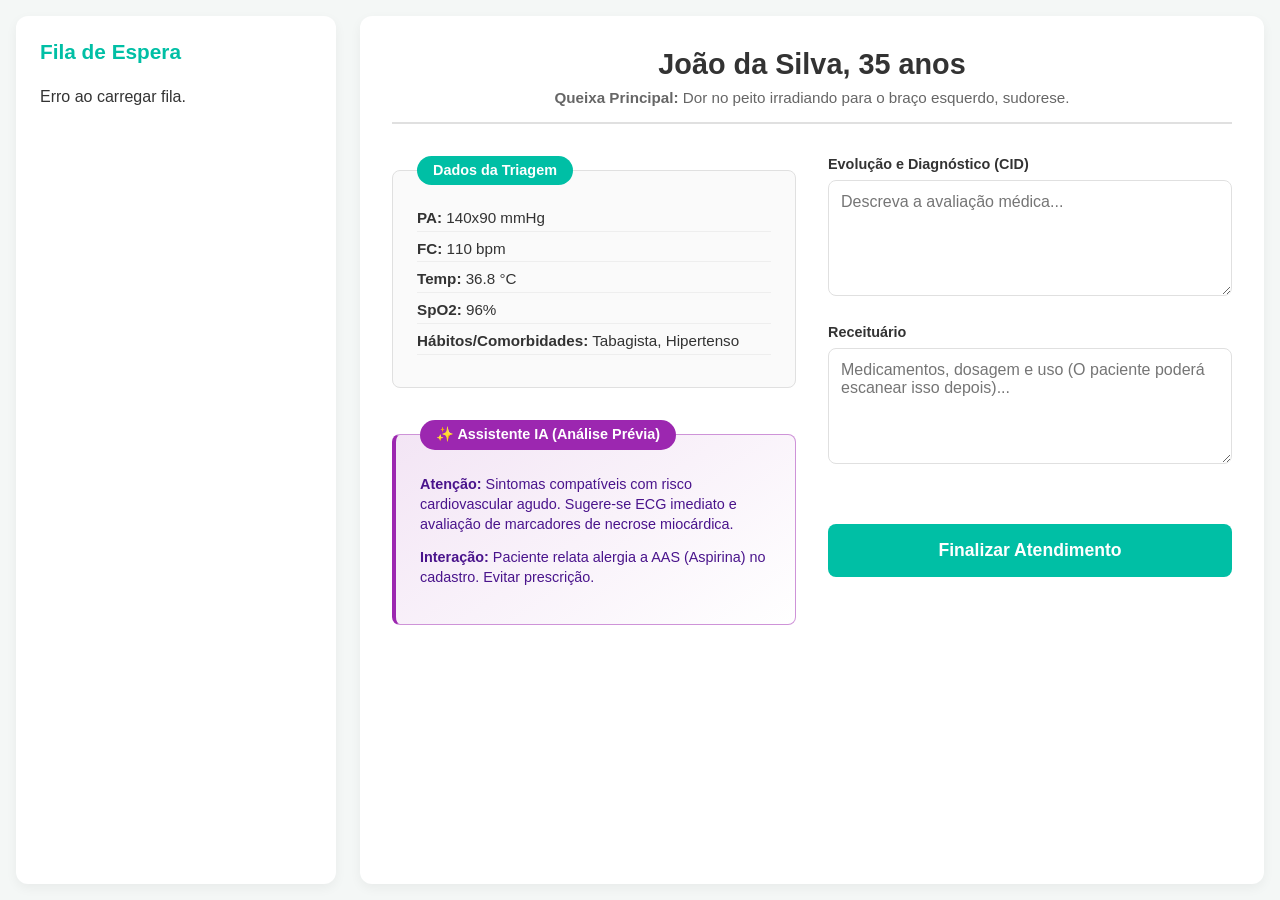
==== medico.html @ 6bf72f6f "Add files via upload" ====
<!DOCTYPE html>
<html lang="pt-BR">
<head>
    <meta charset="UTF-8">
    <meta name="viewport" content="width=device-width, initial-scale=1.0">
    <title>Painel do Médico - Sistema Hospitalar</title>
    <link rel="stylesheet" href="style.css">
</head>
<body class="medico-body">
    <div class="dashboard-medico">
        
        <aside class="fila-sidebar">
            <h2>Fila de Espera</h2>
            <div class="fila-lista">
                <div class="card-paciente ativo">
                    <div class="card-header">
                        <span class="badge-risco amarelo">Urgente</span>
                        <span class="tempo-espera">25 min</span>
                    </div>
                    <h3>João da Silva</h3>
                    <p>35 anos | PA: 140x90</p>
                </div>

                <div class="card-paciente">
                    <div class="card-header">
                        <span class="badge-risco verde">Pouco Urg.</span>
                        <span class="tempo-espera">40 min</span>
                    </div>
                    <h3>Maria Oliveira</h3>
                    <p>62 anos | DM | PA: 120x80</p>
                </div>
            </div>
        </aside>

        <main class="painel-atendimento">
            <header class="header-atendimento">
                <div class="info-principal">
                    <h1>João da Silva, 35 anos</h1>
                    <p><strong>Queixa Principal:</strong> Dor no peito irradiando para o braço esquerdo, sudorese.</p>
                </div>
            </header>

            <div class="atendimento-grid">
                <div class="dados-triagem">
                    <fieldset class="section-box">
                        <legend>Dados da Triagem</legend>
                        <ul class="lista-sinais">
                            <li><strong>PA:</strong> 140x90 mmHg</li>
                            <li><strong>FC:</strong> 110 bpm</li>
                            <li><strong>Temp:</strong> 36.8 °C</li>
                            <li><strong>SpO2:</strong> 96%</li>
                            <li><strong>Hábitos/Comorbidades:</strong> Tabagista, Hipertenso</li>
                        </ul>
                    </fieldset>

                    <fieldset class="section-box box-ia">
                        <legend>✨ Assistente IA (Análise Prévia)</legend>
                        <p class="alerta-ia"><strong>Atenção:</strong> Sintomas compatíveis com risco cardiovascular agudo. Sugere-se ECG imediato e avaliação de marcadores de necrose miocárdica.</p>
                        <p class="alerta-ia"><strong>Interação:</strong> Paciente relata alergia a AAS (Aspirina) no cadastro. Evitar prescrição.</p>
                    </fieldset>
                </div>

                <div class="conduta-medica">
                    <form id="atendimentoForm">
                        <div class="form-group">
                            <label for="diagnostico">Evolução e Diagnóstico (CID)</label>
                            <textarea id="diagnostico" name="diagnostico" rows="5" placeholder="Descreva a avaliação médica..." required></textarea>
                        </div>
                        
                        <div class="form-group">
                            <label for="receita">Receituário</label>
                            <textarea id="receita" name="receita" rows="5" placeholder="Medicamentos, dosagem e uso (O paciente poderá escanear isso depois)..."></textarea>
                        </div>

                        <button type="submit" class="btn-submit btn-finalizar">Finalizar Atendimento</button>
                    </form>
                </div>
            </div>
        </main>
    </div>
    <script src="medico.js"></script>
</body>
</html>
---- style.css ----
:root {
    /* Paleta moderna */
    --primary-color: #00BFA5; /* Verde tecnológico */
    --primary-hover: #009688;
    --bg-color: #F4F7F6;
    --text-color: #333333;
    --card-bg: #FFFFFF;
    --border-color: #E0E0E0;
}

* {
    box-sizing: border-box;
    margin: 0;
    padding: 0;
    font-family: 'Segoe UI', Tahoma, Geneva, Verdana, sans-serif;
}

body {
    background-color: var(--bg-color);
    color: var(--text-color);
    display: flex;
    justify-content: center;
    padding: 2rem;
}

.container {
    background-color: var(--card-bg);
    width: 100%;
    max-width: 600px;
    padding: 2.5rem;
    border-radius: 12px;
    box-shadow: 0 8px 24px rgba(0,0,0,0.08);
}

header {
    margin-bottom: 2rem;
    text-align: center;
}

header h1 {
    color: var(--primary-color);
    margin-bottom: 0.5rem;
}

header p {
    color: #666;
    font-size: 0.95rem;
}

.form-group {
    margin-bottom: 1.5rem;
}

.form-row {
    display: flex;
    gap: 1rem;
}

.half {
    flex: 1;
}

label {
    display: block;
    margin-bottom: 0.5rem;
    font-weight: 600;
    font-size: 0.9rem;
}

input[type="text"],
input[type="number"],
input[type="date"] {
    width: 100%;
    padding: 0.75rem;
    border: 1px solid var(--border-color);
    border-radius: 8px;
    font-size: 1rem;
    transition: border-color 0.3s, box-shadow 0.3s;
}

/* Remove as setinhas dos inputs numéricos */
input[type=number]::-webkit-inner-spin-button, 
input[type=number]::-webkit-outer-spin-button { 
  -webkit-appearance: none; 
  margin: 0; 
}

input:focus {
    outline: none;
    border-color: var(--primary-color);
    box-shadow: 0 0 0 3px rgba(0, 191, 165, 0.15);
}

.checkbox-group {
    display: flex;
    gap: 1rem;
    flex-wrap: wrap;
    margin-top: 0.5rem;
}

.checkbox-group label {
    font-weight: normal;
    display: flex;
    align-items: center;
    gap: 0.5rem;
    cursor: pointer;
    background-color: #f9f9f9;
    padding: 0.5rem 1rem;
    border-radius: 6px;
    border: 1px solid var(--border-color);
    transition: background-color 0.2s;
}

.checkbox-group label:hover {
    background-color: #ececec;
}

.btn-submit {
    width: 100%;
    padding: 1rem;
    background-color: var(--primary-color);
    color: white;
    border: none;
    border-radius: 8px;
    font-size: 1.1rem;
    font-weight: bold;
    cursor: pointer;
    transition: background-color 0.3s, transform 0.1s;
    margin-top: 1rem;
}

.btn-submit:hover {
    background-color: var(--primary-hover);
}

.btn-submit:active {
    transform: scale(0.98);
}

/* Ajuste de container para telas com mais campos */
.container-large {
    max-width: 800px;
}

.paciente-info {
    background-color: #E8F5E9; /* Fundo verde clarinho */
    padding: 1rem;
    border-radius: 8px;
    border-left: 4px solid var(--primary-color);
    margin-bottom: 2rem;
    color: #2E7D32;
}

.section-box {
    border: 1px solid var(--border-color);
    border-radius: 8px;
    padding: 1.5rem;
    margin-bottom: 2rem;
    background-color: #FAFAFA;
}

.section-box legend {
    background-color: var(--primary-color);
    color: white;
    padding: 0.4rem 1rem;
    border-radius: 20px;
    font-size: 0.9rem;
    font-weight: bold;
}

textarea {
    width: 100%;
    padding: 0.75rem;
    border: 1px solid var(--border-color);
    border-radius: 8px;
    font-size: 1rem;
    resize: vertical;
    font-family: inherit;
    transition: border-color 0.3s, box-shadow 0.3s;
}

textarea:focus {
    outline: none;
    border-color: var(--primary-color);
    box-shadow: 0 0 0 3px rgba(0, 191, 165, 0.15);
}

/* Botões de Classificação de Risco */
.risco-group {
    display: flex;
    flex-wrap: wrap;
    gap: 0.8rem;
    margin-top: 0.5rem;
}

.risco-btn {
    flex: 1;
    min-width: 120px;
    text-align: center;
    padding: 0.8rem 0.5rem;
    border-radius: 8px;
    color: white;
    font-weight: bold;
    cursor: pointer;
    transition: transform 0.2s, opacity 0.2s;
    font-size: 0.85rem;
}

.risco-btn input[type="radio"] {
    display: none; /* Esconde a bolinha padrão do rádio */
}

/* Efeito quando selecionado (o CSS :has é super moderno e útil aqui) */
.risco-btn:has(input:checked) {
    transform: scale(1.05);
    box-shadow: 0 4px 12px rgba(0,0,0,0.2);
    border: 2px solid #333;
}

.risco-btn:not(:has(input:checked)) {
    opacity: 0.7;
}

.risco-btn:hover {
    opacity: 1;
}

/* Cores do Protocolo de Risco */
.vermelho { background-color: #F44336; }
.laranja { background-color: #FF9800; }
.amarelo { background-color: #FFEB3B; color: #333; } /* Texto escuro para dar contraste no amarelo */
.verde { background-color: #4CAF50; }
.azul { background-color: #2196F3; }

/* Layout Base do Dashboard do Médico */
.medico-body {
    padding: 1rem;
    height: 100vh; /* Ocupa a tela toda */
    overflow: hidden;
}

.dashboard-medico {
    display: grid;
    grid-template-columns: 320px 1fr; /* Fila com 320px, o resto para o atendimento */
    gap: 1.5rem;
    height: 100%;
    max-width: 1400px;
    margin: 0 auto;
}

/* Coluna da Fila de Espera */
.fila-sidebar {
    background-color: var(--card-bg);
    border-radius: 12px;
    padding: 1.5rem;
    box-shadow: 0 4px 12px rgba(0,0,0,0.05);
    display: flex;
    flex-direction: column;
    overflow-y: auto; /* Adiciona rolagem se a fila crescer */
}

.fila-sidebar h2 {
    color: var(--primary-color);
    margin-bottom: 1.5rem;
    font-size: 1.3rem;
}

.card-paciente {
    border: 1px solid var(--border-color);
    border-radius: 8px;
    padding: 1rem;
    margin-bottom: 1rem;
    cursor: pointer;
    transition: all 0.2s;
    background-color: #fff;
}

.card-paciente:hover {
    border-color: var(--primary-color);
    transform: translateY(-2px);
}

.card-paciente.ativo {
    border: 2px solid var(--primary-color);
    box-shadow: 0 4px 12px rgba(0, 191, 165, 0.15);
    background-color: #F0FAF8;
}

.card-header {
    display: flex;
    justify-content: space-between;
    align-items: center;
    margin-bottom: 0.5rem;
}

.badge-risco {
    padding: 0.2rem 0.6rem;
    border-radius: 12px;
    font-size: 0.75rem;
    font-weight: bold;
    color: white;
}

/* Reutilizando as cores de risco que criamos na triagem */
.badge-risco.amarelo { color: #333; }

.tempo-espera {
    font-size: 0.8rem;
    color: #888;
}

.card-paciente h3 {
    font-size: 1rem;
    margin-bottom: 0.3rem;
}

.card-paciente p {
    font-size: 0.85rem;
    color: #666;
}

/* Painel de Atendimento Principal */
.painel-atendimento {
    background-color: var(--card-bg);
    border-radius: 12px;
    padding: 2rem;
    box-shadow: 0 4px 12px rgba(0,0,0,0.05);
    overflow-y: auto;
}

.header-atendimento {
    border-bottom: 2px solid var(--border-color);
    padding-bottom: 1rem;
    margin-bottom: 2rem;
}

.info-principal h1 {
    font-size: 1.8rem;
    margin-bottom: 0.5rem;
    color: #333;
}

.atendimento-grid {
    display: grid;
    grid-template-columns: 1fr 1fr; /* Divide a triagem e a conduta no meio */
    gap: 2rem;
}

.lista-sinais {
    list-style: none;
}

.lista-sinais li {
    margin-bottom: 0.5rem;
    font-size: 0.95rem;
    border-bottom: 1px solid #eee;
    padding-bottom: 0.3rem;
}

/* Caixa Especial para a Inteligência Artificial */
.box-ia {
    background: linear-gradient(145deg, #F3E5F5, #FFF); /* Um tom de roxo/mágico para destacar a IA */
    border: 1px solid #CE93D8;
    border-left: 4px solid #9C27B0;
}

.box-ia legend {
    background-color: #9C27B0; /* Cor diferente para destacar que é a IA falando */
}

.alerta-ia {
    font-size: 0.9rem;
    color: #4A148C;
    margin-bottom: 0.8rem;
    line-height: 1.4;
}

.btn-finalizar {
    margin-top: 2rem;
}

/* =========================================
   ESTILOS ESPECÍFICOS DO APP DO PACIENTE
   ========================================= */
.app-body {
    background-color: #e0e0e0; 
    display: flex;
    justify-content: center;
    align-items: center;
    height: 100vh;
    margin: 0;
    padding: 0;
}

.app-container {
    background-color: var(--bg-color);
    width: 100%;
    max-width: 414px; /* Simula a largura de um celular */
    height: 100vh;
    max-height: 896px;
    position: relative;
    display: flex;
    flex-direction: column;
    box-shadow: 0 0 20px rgba(0,0,0,0.2);
    overflow: hidden;
}

.app-header {
    background-color: var(--primary-color);
    color: white;
    padding: 2rem 1.5rem 1.5rem;
    display: flex;
    justify-content: space-between;
    align-items: center;
    border-bottom-left-radius: 20px;
    border-bottom-right-radius: 20px;
}

.user-greeting h2 { font-size: 1.4rem; margin-bottom: 0.2rem; }
.user-greeting p { font-size: 0.85rem; opacity: 0.9; }

.user-avatar {
    width: 45px; height: 45px;
    background-color: white; color: var(--primary-color);
    border-radius: 50%; display: flex; justify-content: center;
    align-items: center; font-size: 1.5rem; font-weight: bold;
}

.app-content {
    flex: 1; overflow-y: auto; padding: 1.5rem;
    padding-bottom: 80px; /* Espaço para não cobrir o menu inferior */
}

.app-section { margin-bottom: 2rem; }
.app-section h3 { font-size: 1.1rem; color: #555; margin-bottom: 1rem; }

.card-consulta, .card-receita {
    background-color: white; border-radius: 12px;
    padding: 1.2rem; box-shadow: 0 4px 10px rgba(0,0,0,0.04);
}

.consulta-data { font-size: 0.8rem; color: var(--primary-color); font-weight: bold; margin-bottom: 0.5rem; }
.card-consulta h4 { margin-bottom: 0.5rem; }
.card-consulta p { font-size: 0.9rem; color: #666; margin-bottom: 0.3rem; }

.receita-header { display: flex; align-items: center; gap: 0.5rem; margin-bottom: 1rem; border-bottom: 1px solid #eee; padding-bottom: 0.8rem; }
.lista-medicamentos { list-style: none; }
.lista-medicamentos li { margin-bottom: 1rem; }
.med-info strong { display: block; font-size: 0.95rem; }

.busca-farmacia { margin-top: 1.5rem; padding-top: 1rem; border-top: 1px dashed #ccc; text-align: center; }
.btn-farmacia { background-color: #333; margin-top: 0; }

.bottom-nav {
    position: absolute; bottom: 0; width: 100%;
    background-color: white; display: flex; justify-content: space-around;
    padding: 1rem 0; box-shadow: 0 -2px 10px rgba(0,0,0,0.05);
    border-top-left-radius: 15px; border-top-right-radius: 15px;
}

.nav-item { text-decoration: none; color: #888; font-size: 0.85rem; font-weight: 600; }
.nav-item.ativo { color: var(--primary-color); }
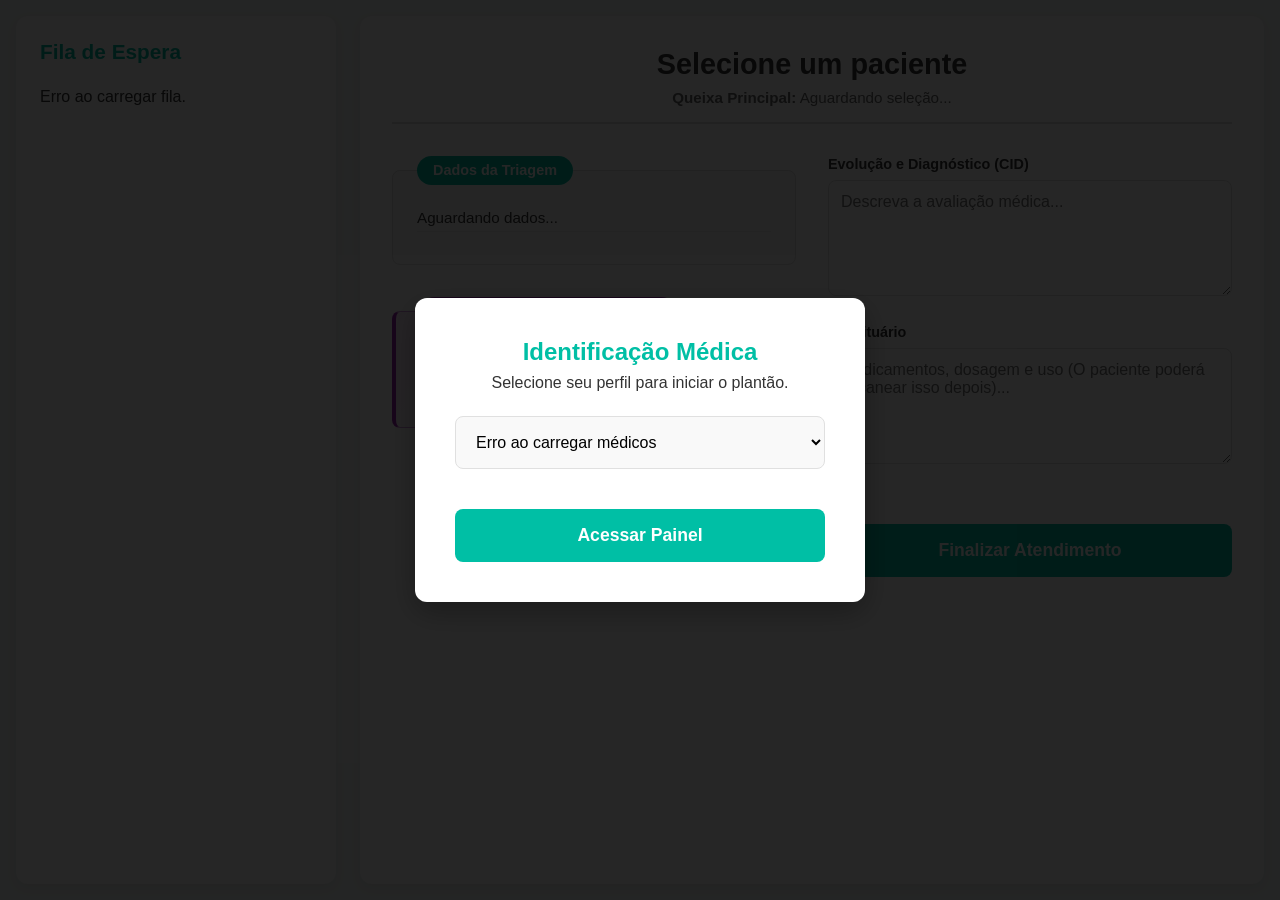
==== commit e1862ed9: "Update medico.html" ====
--- a/medico.html
+++ b/medico.html
@@ -7,36 +7,34 @@
     <link rel="stylesheet" href="style.css">
 </head>
 <body class="medico-body">
+
+    <div id="loginMedicoOverlay" class="login-overlay">
+        <div class="login-box">
+            <h2>Identificação Médica</h2>
+            <p>Selecione seu perfil para iniciar o plantão.</p>
+            
+            <select id="selectMedico" required>
+                <option value="">Carregando médicos da base...</option>
+            </select>
+            
+            <button id="btnEntrarPlantao" class="btn-submit">Acessar Painel</button>
+        </div>
+    </div>
+
     <div class="dashboard-medico">
         
         <aside class="fila-sidebar">
             <h2>Fila de Espera</h2>
             <div class="fila-lista">
-                <div class="card-paciente ativo">
-                    <div class="card-header">
-                        <span class="badge-risco amarelo">Urgente</span>
-                        <span class="tempo-espera">25 min</span>
-                    </div>
-                    <h3>João da Silva</h3>
-                    <p>35 anos | PA: 140x90</p>
-                </div>
-
-                <div class="card-paciente">
-                    <div class="card-header">
-                        <span class="badge-risco verde">Pouco Urg.</span>
-                        <span class="tempo-espera">40 min</span>
-                    </div>
-                    <h3>Maria Oliveira</h3>
-                    <p>62 anos | DM | PA: 120x80</p>
-                </div>
+                <p>Aguardando login para carregar a fila...</p>
             </div>
         </aside>
 
         <main class="painel-atendimento">
             <header class="header-atendimento">
                 <div class="info-principal">
-                    <h1>João da Silva, 35 anos</h1>
-                    <p><strong>Queixa Principal:</strong> Dor no peito irradiando para o braço esquerdo, sudorese.</p>
+                    <h1>Selecione um paciente</h1>
+                    <p><strong>Queixa Principal:</strong> Aguardando seleção...</p>
                 </div>
             </header>
 
@@ -45,18 +43,13 @@
                     <fieldset class="section-box">
                         <legend>Dados da Triagem</legend>
                         <ul class="lista-sinais">
-                            <li><strong>PA:</strong> 140x90 mmHg</li>
-                            <li><strong>FC:</strong> 110 bpm</li>
-                            <li><strong>Temp:</strong> 36.8 °C</li>
-                            <li><strong>SpO2:</strong> 96%</li>
-                            <li><strong>Hábitos/Comorbidades:</strong> Tabagista, Hipertenso</li>
+                            <li>Aguardando dados...</li>
                         </ul>
                     </fieldset>
 
                     <fieldset class="section-box box-ia">
                         <legend>✨ Assistente IA (Análise Prévia)</legend>
-                        <p class="alerta-ia"><strong>Atenção:</strong> Sintomas compatíveis com risco cardiovascular agudo. Sugere-se ECG imediato e avaliação de marcadores de necrose miocárdica.</p>
-                        <p class="alerta-ia"><strong>Interação:</strong> Paciente relata alergia a AAS (Aspirina) no cadastro. Evitar prescrição.</p>
+                        <p class="alerta-ia"><strong>Atenção:</strong> Aguardando seleção de paciente para análise.</p>
                     </fieldset>
                 </div>
 
@@ -78,6 +71,7 @@
             </div>
         </main>
     </div>
+    
     <script src="medico.js"></script>
 </body>
-</html>+</html>
--- a/style.css
+++ b/style.css
@@ -459,4 +459,106 @@
 }
 
 .nav-item { text-decoration: none; color: #888; font-size: 0.85rem; font-weight: 600; }
-.nav-item.ativo { color: var(--primary-color); }+.nav-item.ativo { color: var(--primary-color); }
+
+/* =========================================
+   RESPONSIVIDADE - TELA DO MÉDICO (MOBILE)
+   ========================================= */
+@media screen and (max-width: 900px) {
+    /* Libera a altura fixa para permitir a rolagem natural no celular */
+    .medico-body {
+        height: auto;
+        overflow-y: auto;
+        padding: 0.5rem;
+    }
+
+    /* Muda o grid principal de duas colunas para uma coluna empilhada */
+    .dashboard-medico {
+        display: flex;
+        flex-direction: column;
+        height: auto;
+        gap: 1rem;
+    }
+
+    /* Ajusta a fila de espera para ficar no topo, com limite de altura */
+    .fila-sidebar {
+        max-height: 350px; /* Cria uma barra de rolagem só para a fila */
+        border-bottom: 3px solid var(--primary-color);
+        padding: 1rem;
+    }
+
+    /* Ajusta o espaçamento do painel principal */
+    .painel-atendimento {
+        padding: 1rem;
+        overflow-y: visible;
+    }
+
+    /* Empilha a área de "Dados da Triagem" e a área de "Conduta Médica" */
+    .atendimento-grid {
+        grid-template-columns: 1fr;
+        gap: 1.5rem;
+    }
+
+    /* Ajusta o tamanho da fonte do título para não quebrar a tela */
+    .info-principal h1 {
+        font-size: 1.4rem;
+    }
+}
+
+
+/* =========================================
+   CONTROLE DAS ABAS DO APLICATIVO (Ocultar/Mostrar)
+   ========================================= */
+.tela-app {
+    display: none; /* Esconde todas as telas por padrão */
+    animation: fadeIn 0.3s ease; /* Efeito suave ao abrir a tela */
+}
+
+.tela-app.ativa {
+    display: block; /* Mostra apenas a tela que foi clicada */
+}
+
+/* Animação suave na troca de abas */
+@keyframes fadeIn {
+    from { opacity: 0; transform: translateY(10px); }
+    to { opacity: 1; transform: translateY(0); }
+}
+
+
+/* =========================================
+   TELA DE IDENTIFICAÇÃO DO MÉDICO
+   ========================================= */
+.login-overlay {
+    position: fixed;
+    top: 0; left: 0; width: 100%; height: 100%;
+    background-color: rgba(0, 0, 0, 0.85); /* Fundo escuro transparente */
+    display: flex;
+    justify-content: center;
+    align-items: center;
+    z-index: 9999; /* Fica por cima de tudo */
+}
+
+.login-box {
+    background-color: var(--card-bg);
+    padding: 2.5rem;
+    border-radius: 12px;
+    width: 90%;
+    max-width: 450px;
+    text-align: center;
+    box-shadow: 0 10px 30px rgba(0,0,0,0.3);
+}
+
+.login-box h2 {
+    color: var(--primary-color);
+    margin-bottom: 0.5rem;
+}
+
+.login-box select {
+    width: 100%;
+    padding: 1rem;
+    margin: 1.5rem 0;
+    border-radius: 8px;
+    border: 1px solid var(--border-color);
+    font-size: 1rem;
+    background-color: #f9f9f9;
+}
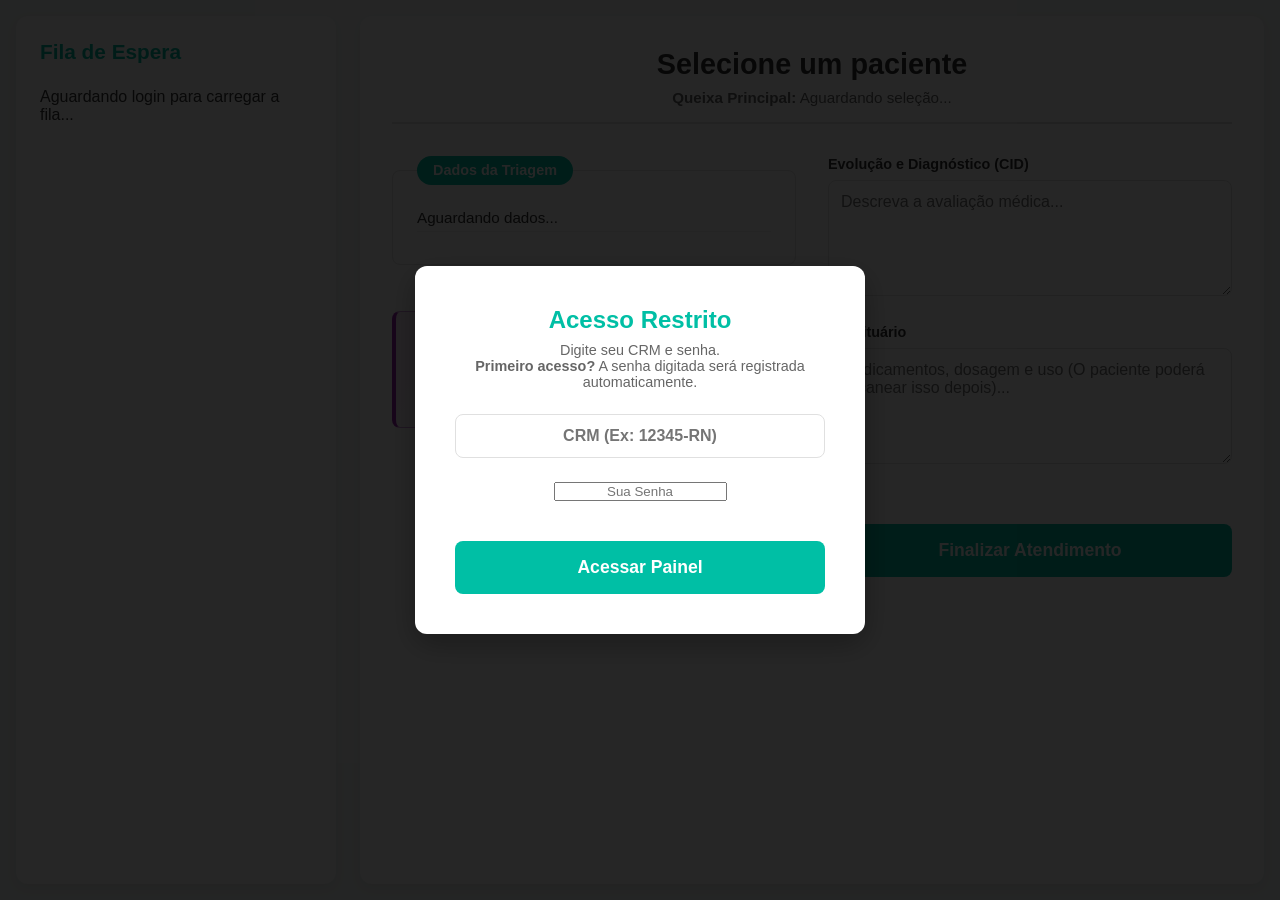
==== commit fe068a69: "Update medico.html" ====
--- a/medico.html
+++ b/medico.html
@@ -10,12 +10,18 @@
 
     <div id="loginMedicoOverlay" class="login-overlay">
         <div class="login-box">
-            <h2>Identificação Médica</h2>
-            <p>Selecione seu perfil para iniciar o plantão.</p>
+            <h2>Acesso Restrito</h2>
+            <p style="font-size: 0.9rem; margin-bottom: 1.5rem; color: #666;">
+                Digite seu CRM e senha. <br><strong>Primeiro acesso?</strong> A senha digitada será registrada automaticamente.
+            </p>
             
-            <select id="selectMedico" required>
-                <option value="">Carregando médicos da base...</option>
-            </select>
+            <div class="form-group">
+                <input type="text" id="crmLogin" placeholder="CRM (Ex: 12345-RN)" required style="text-align: center; font-weight: bold;">
+            </div>
+            
+            <div class="form-group">
+                <input type="password" id="senhaLogin" placeholder="Sua Senha" required style="text-align: center;">
+            </div>
             
             <button id="btnEntrarPlantao" class="btn-submit">Acessar Painel</button>
         </div>
